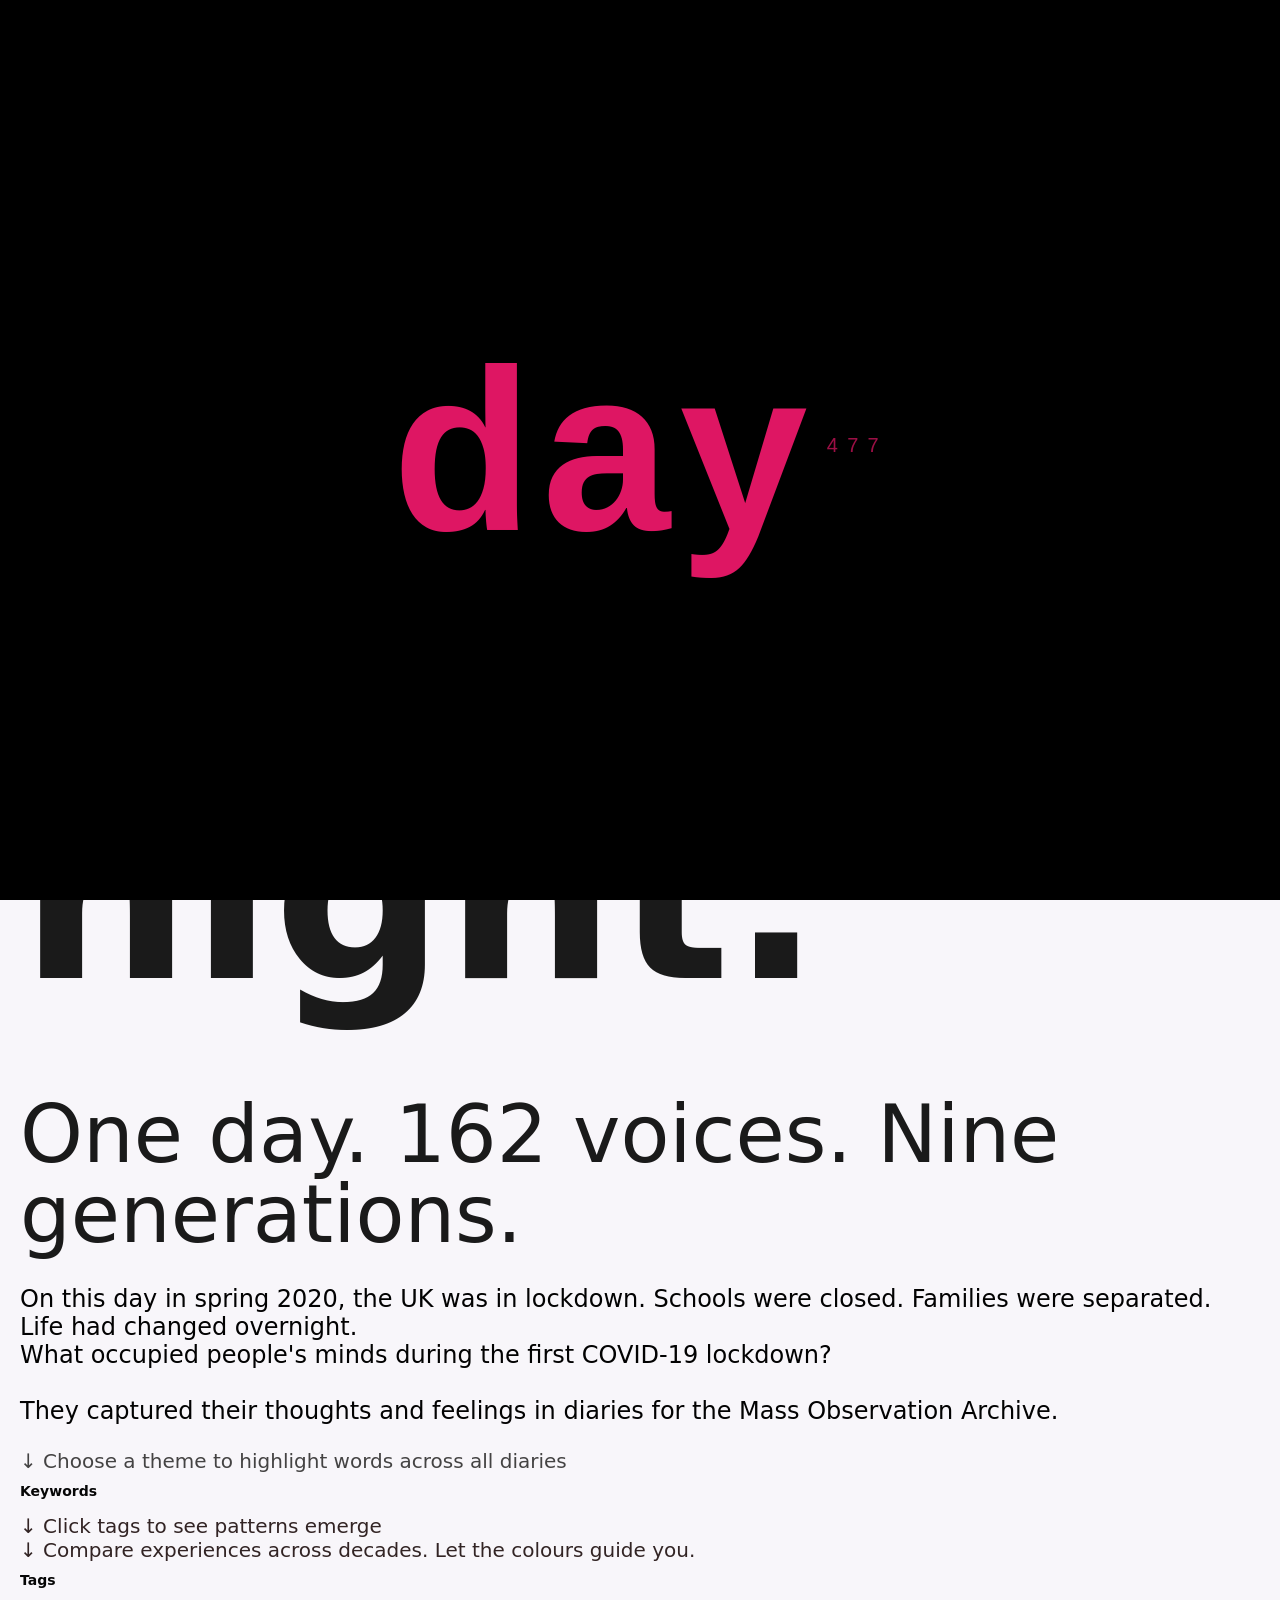
==== index.html @ 1fcb98ce "Add map tooltip, intro splash, UI refinements - Map tooltip: hover over diary location shows UK map " ====
<!DOCTYPE html>
<html lang="de">
<head>
    <meta charset="UTF-8">
    <meta name="viewport"="width=device-width, initial-scale=1.0">
    <title>COVID DIARIES • 12th May 2020</title>
    
    <!-- CSS Stylesheet -->
    <link rel="stylesheet" href="css/styles.css">
    
    <!-- D3.js Library für Animationen -->
    <script src="https://d3js.org/d3.v7.min.js"></script>
    <!-- D3-Cloud für Word Clouds -->
    <script src="https://cdn.jsdelivr.net/npm/d3-cloud@1.2.7/build/d3.layout.cloud.min.js"></script>
</head>
<body>
    <!-- Intro Splash -->
    <div id="intro-splash">
        <div id="splash-word"></div>
        <div id="splash-title"></div>
        <div id="splash-subtitle"></div>
    </div>

    <!-- ═══════════════════════════════════════════════════════════════ -->
    <!-- HEADER CONTAINER                                                -->
    <!-- ═══════════════════════════════════════════════════════════════ -->
    <div id="headerContainer" style="border: 0px; border-style: solid;">      
        <div class="info-bar">
            12th May 2020 |<span id="diaryCount">COUNT</span> diaries | Source: <a href="https://massobs.org.uk/research/covid19/" target="_blank" style="color: inherit; text-decoration: underline;">Mass Observation Archive</a>
        </div>

        <div class="header-title">Everything changed over night.</div>

        <div class ="header-subtitle">
        <br> 
        One day. 162 voices. Nine generations.</div>

        <div style="margin-top: 30px; font-size: 24px;">On this day in spring 2020, the UK was in lockdown. Schools were closed. Families were separated. Life had changed overnight.<br>
        What occupied people's minds during the first COVID-19 lockdown?<br>
        <br>
        They captured their thoughts and feelings in diaries for the Mass Observation Archive.</div>
        </div>
    </div>

     
    <!-- ═══════════════════════════════════════════════════════════════ -->
    <!-- FILTER CONTAINER                                                -->
    <!-- ═══════════════════════════════════════════════════════════════ -->  
    <div id="filterContainer" style="border: 0px; border-style: solid;">
        <!-- Hinweistext Keywords -->
        <div style="padding: 4px 0 8px; font-size: 20px; color: #444343;">
            ↓ Choose a theme to highlight words across all diaries
        </div>

        <!-- Keyword Filters -->
        <div class="controls">
            <span class="filter-label">Keywords</span>
            <div id="keywordButtons"></div>
        </div>


        <!-- Animation Controls (auskommentiert - Sweep läuft jetzt über Tag-Buttons)
        <div class="controls">
            <button onclick="startAnimation()" class="animation-btn">▶️ Animate Tags</button>
            <button onclick="stopAnimation()" class="animation-btn" style="display:none;" id="stopBtn">⏸️ Stop</button>
            <span class="stat" id="animationStatus"></span>
        </div>
        -->

        <!-- Hinweistext -->
        <div style="padding: 4px 0 8px; font-size: 20px; color: #322424;">
            ↓ Click tags to see patterns emerge<br>
            ↓ Compare experiences across decades. Let the colours guide you.<br>
        </div>

        <!-- Tag Filters -->
        <div class="controls">
            <span class="filter-label">Tags</span>
            <div id="tagButtons"></div>
        </div>

        <!-- Cohort Filters (auskommentiert)
        <div class="controls">
            <span class="filter-label">Cohorts</span>
            <div id="cohortButtons"></div>
        </div>
        -->
    </div>
    
    <!-- ═══════════════════════════════════════════════════════════════ -->
    <!-- MAIN CONTENT                                                    -->
    <!-- ═══════════════════════════════════════════════════════════════ -->
    <main id="diaryContainer" class="diary-grid" style="border: 0px; border-style: solid;">
        <!-- Diaries werden hier von JavaScript eingefügt -->
    </main>
    
    <!-- ═══════════════════════════════════════════════════════════════ -->
    <!-- JAVASCRIPT - In dieser Reihenfolge laden!                        -->
    <!-- ═══════════════════════════════════════════════════════════════ -->
    
    <!-- 1. Konfiguration (Farben, Keywords) -->
    <script src="js/config.js"></script>
    
    <!-- 2. Daten laden -->
    <script src="js/data-loader.js"></script>
    
    <!-- 3. Diaries rendern -->
    <script src="js/render-diaries.js"></script>
    
    <!-- 4. Interaktionen (Filter, Zoom) -->
    <script src="js/interactions.js"></script>
    
    <!-- 5. Animation -->
    <script src="js/animate-tags.js"></script>

    <!-- 6. Magnifier -->
    <script src="js/magnifier.js"></script>

    <!-- 7. Keyword Word Cloud (auskommentiert)
    <script src="js/keyword-cloud.js"></script>
    -->

    <!-- 8. Intro Splash -->
    <script src="js/intro-splash.js"></script>

    <!-- 9. Map Tooltip -->
    <script src="js/map-tooltip.js"></script>

    <!-- Keyword Word Cloud Tooltip -->
    <div id="keyword-cloud-tooltip"></div>

    <!-- Magnifier Tooltip -->
    <div id="magnifier">
        <div id="magnifier-meta"></div>
        <div id="magnifier-text"></div>
    </div>

    <!-- Map Tooltip (beim Hovern über Location) -->
    <div id="map-tooltip">
        <div class="map-img-wrap">
            <img src="images/uk-map.png" alt="UK Map">
            <div id="map-dot"></div>
        </div>
        <div id="map-tooltip-label"></div>
    </div>

    <!-- Image Tooltip (beim Hovern über ▣) -->
    <div id="image-tooltip">
        <img id="image-tooltip-img" src="" alt="">
    </div>
</body>
</html>
---- css/styles.css ----
/* ═══════════════════════════════════════════════════════════════════
   STYLES.CSS - Alle Styles für COVID Diaries
   
   STRUKTUR:
   1. Reset & Basics
   2. Header & Controls
   3. Buttons
   4. Diary Grid & Columns
   5. Diary Cards
   6. Extract View
   7. Responsive
   ═══════════════════════════════════════════════════════════════════ */

/* ── Intro Splash ──────────────────────────────────────────────── */
#intro-splash {
    display: none;   /* JS zeigt es – sicher falls JS fehlschlägt */
    position: fixed;
    top: 0; left: 0; right: 0; bottom: 0;
    background: #000;
    z-index: 9999;
    align-items: center;
    justify-content: center;
    pointer-events: none;
    transition: opacity 0.7s ease;
}

#splash-word {
    font-family: 'Roboto', sans-serif;
    font-size: clamp(6rem, 18vw, 16rem);
    font-weight: 700;
    letter-spacing: 0.04em;
    opacity: 0;
    color: #fff;
    transition: opacity 0.35s ease, transform 0.35s ease;
}
#splash-title,
#splash-subtitle {
    position: absolute;
    color: #fff;
    opacity: 0;
    transition: opacity 0.6s ease;
}

#splash-title {
    font-size: 240px;   /* ← gleich wie .header-title */
    font-weight: 550;
    line-height: 1;
}

#splash-subtitle {
    font-size: 80px;    /* ← gleich wie .header-subtitle  */
    font-weight: 300;
    line-height: 1;
}
/* ─────────────────────────────────────────────────────────────── */

/* ═══ 1. RESET & BASICS ═══ */

* {
    margin: 0;
    padding: 0;
    box-sizing: border-box;
}

body {
    margin: 0;
    font-family: roboto, system-ui, -apple-system, BlinkMacSystemFont, sans-serif;
    background-size: 100% auto;
    background-color: #f8f6fa;
    color: #1a202c;
}

.drawing-layer {
    position: fixed;  /* Schwebt über allem */
    top: 0;
    left: 0;
    width: 100%;
    height: 100%;
    pointer-events: none;  /* Klicks gehen durch! */
    z-index: 999;  /* Ganz oben */
}
.header-title {
    font-size: 240px;
    font-weight: 550;
    line-height: 1;
    color: #1a1a1a;
}
.header-subtitle {
    font-size: 80px;
    font-weight: 300;
    line-height: 1;
    color: #1a1a1a;
}

.text-container {
    display: block;
    font-size: 20px;
    margin-top: 40px;
    text-align: left;
    color: #1a1a1a;
    white-space: normal;
    word-wrap: break-word;
}



/* ═══ 2. HEADER & CONTROLS ═══ */

#headerContainer {
    border: 5px;
    border-style: solid;
    margin-bottom: 1em;
    padding-left: 20px;
    padding-right: 5%;
    font-size: 20px;
    /*background-image: url('../images/background.jpg');
    background-size: 100% auto;
    background-position: left top;
    background-size: contain;
    background-repeat: no-repeat;*/
    background-color: #f8f6fa;
    color: #020202;
    min-height: 400px;
}

h1 {
    margin: 0 0 10px 0;
    font-size: 56px;
    color: #2d3748;
    font-weight: 900;
}

.info-bar {/* Text: 12th May 164 diaries Source MOA*/
    display: flex;
    gap: 10px; /*Abstand zwischen Elementen der infobar*/
    align-items: center; /*Vertikale Ausrichtung: Alle Elemente mittig in der Höhe, auch wenn eins höher ist als andere*/
    flex-wrap: wrap; /*Umbruch erlaubt*/
    margin-bottom: 1%;
    margin-top: 15px;
    justify-content: flex-end; /* Schiebt Flex-Items nach rechts */
    text-align: right; /* Text rechtsbündig */
    font-weight: 400;
    font-size: 24px; /* Schriftgröße für 12th May Text */
}

.stat {
    font-size: 14px;
    color: #000000;
    font-weight: 600; /*400=normal, 600=etwas fett, 700=fett*/
}

.controls {/*Jede Zeile mit Buttons (Keywords, Cohorts, Tags)*/
    /*display: flex;*/
    gap: 20px; /*zwischen Element und button*/
    align-items: center;
    /*flex-wrap: wrap;*/
    margin-bottom: 10px; /*10px zur nächsten Controls-Zeile*/
    /*margin-top: -100px;*/
    justify-content: flex-end; /* ← NEU! Buttons nach rechts */
    padding-right: 5%; /* ← NEU! Abstand vom Rand */
}

.filter-label {
    font-size: 14px;
    font-weight: bold;
    color: #060606;
}
#keywordButtons,
#cohortButtons,
#tagButtons {
    display: flex;
    gap: 8px;           /* Abstand zwischen Buttons */
    flex-wrap: wrap;
    align-items: center;
}

#filterContainer {
    padding-left: 20px;

}

/* ═══ 3. BUTTONS ═══ */

button {/*alle anderen buttons, z.B. Zurück zu allen Diaries*/
    background: #ffffff;
    color: white;
    border: none;
    padding: 8px 16px;
    border-radius: 1px; /*wie rund die buttons sind -> je grösser die Zahl, desto runder*/
    cursor: pointer;/*Mauszeiger wird zu Hand, damit man sieht, dass man klicken kann*/
    font-size: 14px;
    font-weight: 600;
    transition: all 0.2s;
    font-family: inherit;
}

button:hover {
    background: #ffffff; /*Farbe, die der Button erhält, wenn man darüberfährt*/
    transform: translateY(-2px); /***Verschiebt nach oben:** 2px hoch, Button "hebt sich"*/
}

/* Filter Buttons = Keywords und Cohorts*/
.filter-btn {
    background: #f9f9f9;/*Farbe des Buttons*/
    color: #1a1a1a;/*Schriftfarbe*/
    border: 0px solid #cbd5e0;/*Rand 0px= kein Rand, auch "none" würde gehen*/
}

.filter-btn:hover {
    border-color: #e2e5eb;
    background: #4a5568;
}

.filter-btn.active { /*Einstellungen wenn ein Filterbutton aktiv ist*/
    background: #2e2f30;
    color: white;
    border-color: #2e2f30;
}

/* Keyword Buttons (überschreibt filter-btn) */
.keyword-btn {
    background: transparent;
    color: #1a1a1a;
}

.keyword-btn:hover {
    background: #888888;
    color: white;
}

.keyword-btn.active {
    background: #1a1a1a;
    color: white;
}

/* Tag Buttons */
.tag-btn {
    background: white;
    color: #718096;
    border: 2px solid #cbd5e0;
    display: inline-flex;
    align-items: center;
    gap: 6px;
}

.tag-btn:hover {
    transform: translateY(-2px);
    box-shadow: 0 1px 0px rgba(0,0,0,0.15);
}

/* Animation Button */
.animation-btn {
    background: #5fab92ff;  /* Grün */
    color: white;
    font-weight: 700;
}

.animation-btn:hover {
    background: #4a8a72;
    transform: scale(1.05);
}

#animationStatus {
    font-size: 12px;
    color: #f6e3d7;
}

/* Back Button */
.back-btn {
    background: #e53e3e;
    margin-bottom: 20px;
}

.back-btn:hover {
    background: #ffffff;
}

/* ═══ 4. DIARY GRID & COLUMNS ═══ */

.diary-grid {
    /*display: flex;
    gap: 7px;
    padding: 7px;
    align-items: flex-start;
    overflow-x: auto;
    max-width: 100%;
    margin: 0 auto;
    transition: transform 0.3s ease;*/
    display: flex;
    flex-direction: row;  /* ← NEU! Untereinander */
    gap: 7px;
    padding: 7px 7px 7px 20px;
    align-items: flex-start;
    overflow-x: auto;
    max-width: 100%;
    margin: 0 auto;
    transition: transform 0.3s ease;
}

/* Dynamische Spaltenbreite */
.diary-grid.few-columns .cohort-column {
    max-width: 800px;
    flex: 1;
}

.diary-grid.many-columns .cohort-column {
    max-width: 400px;
    flex: 1;
}

.cohort-column {
    flex: 1;
    min-width: 150px;
    display: flex;
    flex-direction: column;
    gap: 1px;
}

.cohort-column:not(:first-child) {
    position: relative;
}

.cohort-column:not(:first-child)::before {
    content: '';
    position: absolute;
    left: -4px;
    top: 0;
    bottom: 0;
    border-left: 2px dotted #a0a0a0;
}

.cohort-header {
    position: sticky;
    top: 0;
    background: #f8f6fa;
    padding: 7px 7px 0px 7px;
    margin-bottom: 4px;
    border-radius: 0px 0px 0px 0px; /*Form der Überschrift-Kästchen*/
    font-weight: regular;
    font-size: 12px;
    text-align: left;
    z-index: 10;
    box-shadow: 0 0px 0px rgb(249, 246, 246);
    /* border-bottom: 1px solid; */
}

/* ═══ 5. DIARY CARDS ═══ */

.diary-entry {
    background: #f8f6fa;
    border-radius: 0px;
    padding: 3px 7px;
    box-shadow: 0 0px 0px rgba(0,0,0,0.1);
    border-left: none;
    transition: all 0.3s;
}

.diary-entry:hover {
    box-shadow: 0 0px 0px rgba(0,0,0,0.15);
    transform: translateY(0px);
}

.diary-header {
    display: flex;
    justify-content: space-between;
    align-items: center;
    margin-bottom: 2px;
    padding-bottom: 2px;
    border-bottom: 1px solid #e2e8f0;
}

.diary-id {
    font-size: 8px;
    font-weight: regular;
    color: #363536;
}

.diary-meta {
    font-size: 8px;
    color: #363536;
    font-weight: normal;
}

.diary-text {
    font-size: 8px;
    line-height: 1.2;
    color: #2a0c0c;
}

.diary-text p {
    margin-bottom: 0;
}

/* Highlights */
.tag-highlight {
    padding: 0;
    border-radius: 3px;
    transition: background-color 0.3s ease;
}

.keyword-highlight {
    padding: 0px 2px;
    border-radius: 3px;
    font-weight: bold;
    font-size: 10px; /* Fallback – wird per inline style überschrieben */
    line-height: 1;
    background-color: transparent;
    color: inherit;
}

/* ═══ 6. KEYWORD WORD CLOUD ═══ */

#keyword-cloud-tooltip {
    display: none;
    position: fixed;
    background: white;
    border: 1px solid #e2e8f0;
    border-radius: 4px;
    padding: 8px;
    z-index: 500;
    box-shadow: 0 4px 20px rgba(0,0,0,0.12);
    pointer-events: none;
}

.img-placeholder {
    cursor: crosshair;
    color: #718096;
    font-size: 8px;
}

/* ═══ MAP TOOLTIP ═══ */

#map-tooltip {
    display: none;
    position: fixed;
    background: white;
    border: 1px solid #e2e8f0;
    border-radius: 3px;
    padding: 8px;
    z-index: 1000;
    pointer-events: none;
    box-shadow: 0 4px 20px rgba(0,0,0,0.12);
}

#map-tooltip .map-img-wrap {
    position: relative;
}

#map-dot {
    position: absolute;
    width: 10px;
    height: 10px;
    background: rgb(222, 22, 99);
    border: 2px solid white;
    border-radius: 50%;
    transform: translate(-50%, -50%);
    pointer-events: none;
    box-shadow: 0 0 4px rgba(0,0,0,0.4);
}

#map-tooltip-label {
    font-size: 11px;
    color: #718096;
    margin-top: 5px;
    text-align: center;
}

.diary-meta[data-location] {
    cursor: crosshair;
}

#image-tooltip {
    display: none;
    position: fixed;
    background: white;
    border: 1px solid #e2e8f0;
    border-radius: 3px;
    padding: 8px;
    z-index: 1000;
    pointer-events: none;
    box-shadow: 0 4px 20px rgba(0,0,0,0.12);
}

#image-tooltip img {
    max-width: 320px;
    max-height: 320px;
    display: block;
}

/* ═══ 7. MAGNIFIER ═══ */

#magnifier {
    display: none;
    position: fixed;
    background: white;
    border: 1px solid #e2e8f0;
    border-radius: 3px;
    padding: 12px 16px;
    max-width: 380px;
    z-index: 1000;
    pointer-events: none;
    box-shadow: 0 4px 20px rgba(0,0,0,0.12);
}

#magnifier-meta {
    font-size: 11px;
    color: #718096;
    font-weight: 600;
    margin-bottom: 8px;
    letter-spacing: 0.03em;
}

#magnifier-text {
    font-size: 14px;
    line-height: 1.7;
    color: #2d3748;
}

/* ═══ 7. EXTRACT VIEW ═══ */

.extract-container {
    max-width: 1200px;
    margin: 0 auto;
    padding: 20px;
}

.extract-tag-section {
    margin-bottom: 40px;
    background: white;
    border-radius: 0px;
    padding: 20px;
    box-shadow: 0 0px 0px rgba(0,0,0,0.1);
}

.extract-tag-header {
    font-size: 20px;
    font-weight: bold;
    margin-bottom: 15px;
    padding-bottom: 10px;
    border-bottom: 0px solid;
}

.extract-passage {
    margin-bottom: 25px;
    padding: 15px;
    background: #f9fafb;
    border-radius: 0px;
    border-left: 0px solid;
}

.extract-meta {
    font-size: 12px;
    color: #718096;
    margin-bottom: 10px;
    font-weight: 600;
}

.extract-text {
    font-size: 15px;
    line-height: 1.6;
    color: #2d3748;
}

/* ═══ 7. RESPONSIVE ═══ 

@media (max-width: 768px) {
    h1 {
        font-size: 32px;
    }
    
    .diary-grid {
        flex-direction: column;
    }
    
    .cohort-column {
        min-width: 100%;
    }
    
    .controls {
        flex-direction: column;
        align-items: flex-start;
    }
}*/
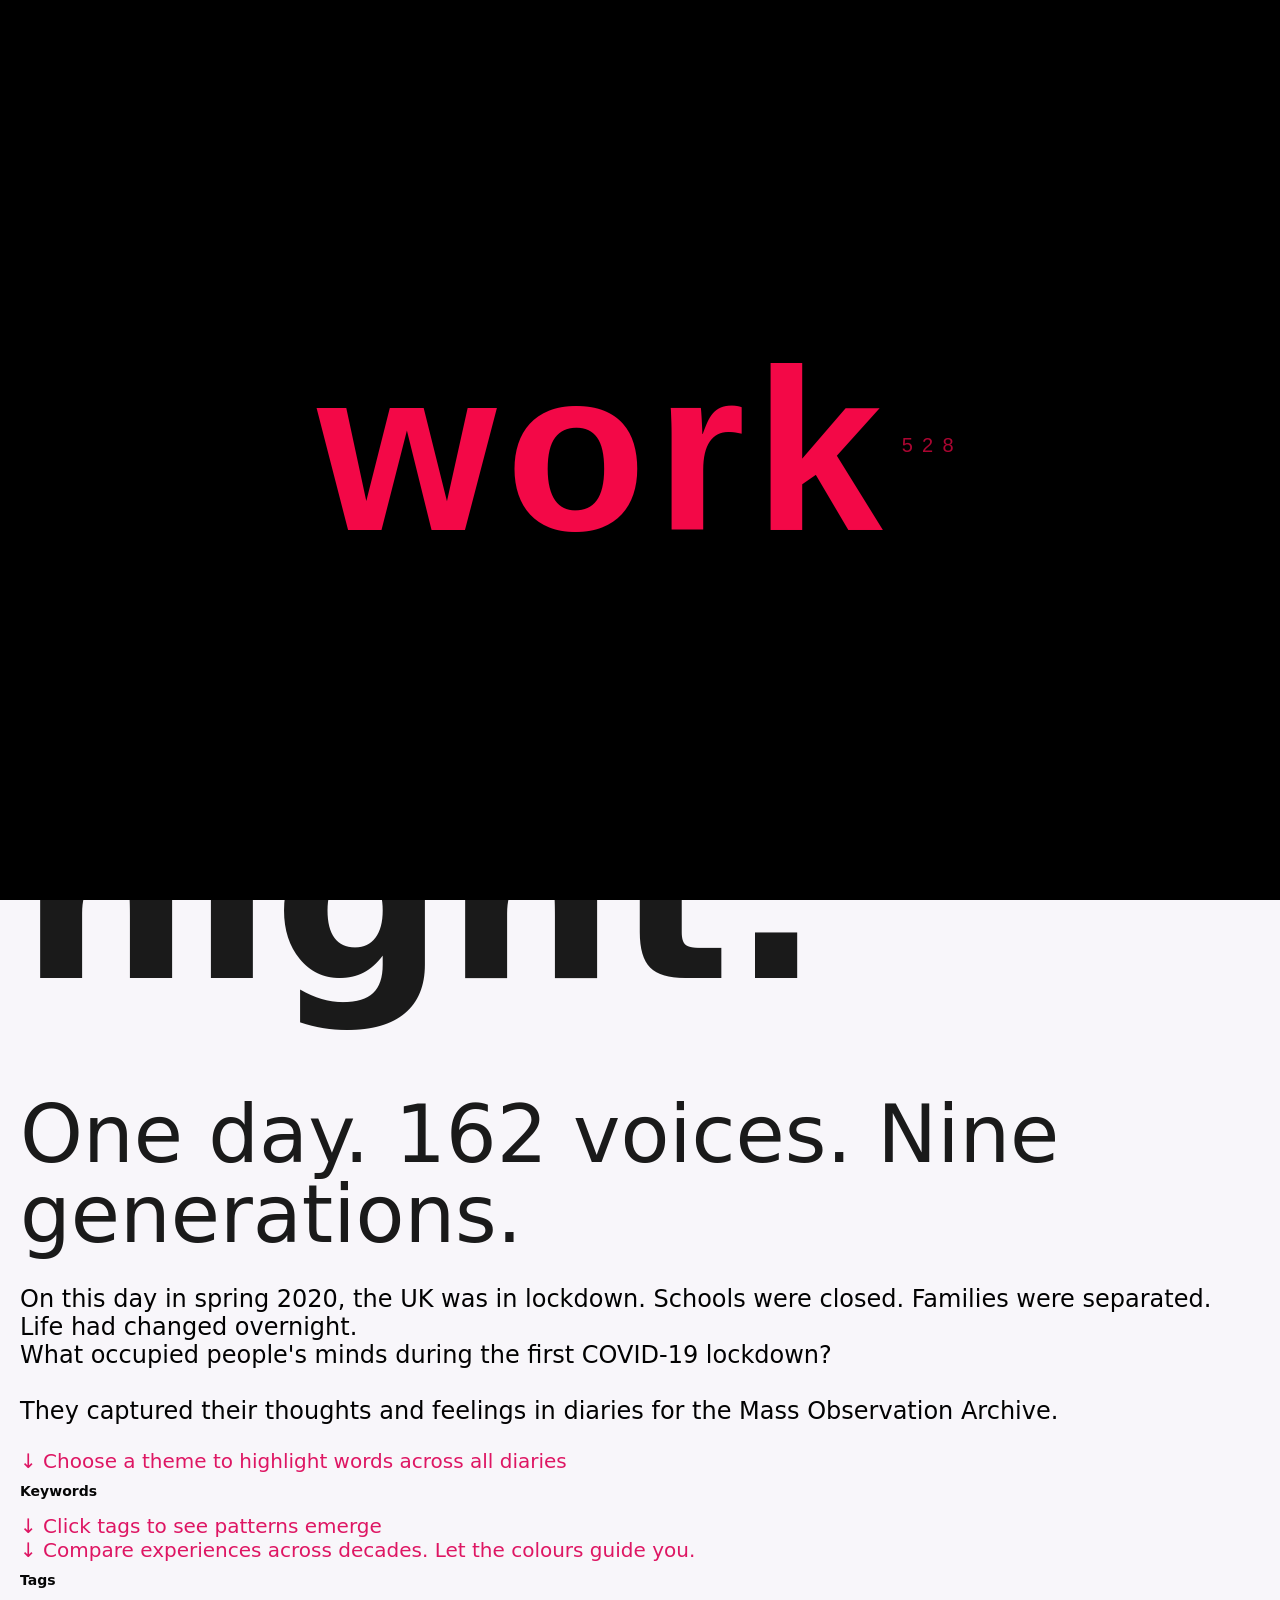
==== commit a11a52b4: "Refactor: move all inline styles to CSS - Remove debug border styles from headerContainer, filterCon" ====
--- a/index.html
+++ b/index.html
@@ -24,31 +24,30 @@
     <!-- ═══════════════════════════════════════════════════════════════ -->
     <!-- HEADER CONTAINER                                                -->
     <!-- ═══════════════════════════════════════════════════════════════ -->
-    <div id="headerContainer" style="border: 0px; border-style: solid;">      
+    <div id="headerContainer">
         <div class="info-bar">
-            12th May 2020 |<span id="diaryCount">COUNT</span> diaries | Source: <a href="https://massobs.org.uk/research/covid19/" target="_blank" style="color: inherit; text-decoration: underline;">Mass Observation Archive</a>
+            12th May 2020 |<span id="diaryCount">COUNT</span> diaries | Source: <a href="https://massobs.org.uk/research/covid19/" target="_blank" class="info-bar-link">Mass Observation Archive</a>
         </div>
 
         <div class="header-title">Everything changed over night.</div>
 
-        <div class ="header-subtitle">
-        <br> 
+        <div class="header-subtitle">
+        <br>
         One day. 162 voices. Nine generations.</div>
 
-        <div style="margin-top: 30px; font-size: 24px;">On this day in spring 2020, the UK was in lockdown. Schools were closed. Families were separated. Life had changed overnight.<br>
+        <div class="header-body">On this day in spring 2020, the UK was in lockdown. Schools were closed. Families were separated. Life had changed overnight.<br>
         What occupied people's minds during the first COVID-19 lockdown?<br>
         <br>
         They captured their thoughts and feelings in diaries for the Mass Observation Archive.</div>
-        </div>
     </div>
 
      
     <!-- ═══════════════════════════════════════════════════════════════ -->
     <!-- FILTER CONTAINER                                                -->
     <!-- ═══════════════════════════════════════════════════════════════ -->  
-    <div id="filterContainer" style="border: 0px; border-style: solid;">
+    <div id="filterContainer">
         <!-- Hinweistext Keywords -->
-        <div style="padding: 4px 0 8px; font-size: 20px; color: #444343;">
+        <div class="filter-hint">
             ↓ Choose a theme to highlight words across all diaries
         </div>
 
@@ -68,7 +67,7 @@
         -->
 
         <!-- Hinweistext -->
-        <div style="padding: 4px 0 8px; font-size: 20px; color: #322424;">
+        <div class="filter-hint">
             ↓ Click tags to see patterns emerge<br>
             ↓ Compare experiences across decades. Let the colours guide you.<br>
         </div>
@@ -90,7 +89,7 @@
     <!-- ═══════════════════════════════════════════════════════════════ -->
     <!-- MAIN CONTENT                                                    -->
     <!-- ═══════════════════════════════════════════════════════════════ -->
-    <main id="diaryContainer" class="diary-grid" style="border: 0px; border-style: solid;">
+    <main id="diaryContainer" class="diary-grid">
         <!-- Diaries werden hier von JavaScript eingefügt -->
     </main>
     
--- a/css/styles.css
+++ b/css/styles.css
@@ -107,8 +107,6 @@
 /* ═══ 2. HEADER & CONTROLS ═══ */
 
 #headerContainer {
-    border: 5px;
-    border-style: solid;
     margin-bottom: 1em;
     padding-left: 20px;
     padding-right: 5%;
@@ -176,7 +174,22 @@
 
 #filterContainer {
     padding-left: 20px;
-
+}
+
+.header-body {
+    margin-top: 30px;
+    font-size: 24px;
+}
+
+.filter-hint {
+    padding: 4px 0 8px;
+    font-size: 20px;
+    color: rgb(222, 22, 99);
+}
+
+.info-bar a.info-bar-link {
+    color: inherit;
+    text-decoration: underline;
 }
 
 /* ═══ 3. BUTTONS ═══ */
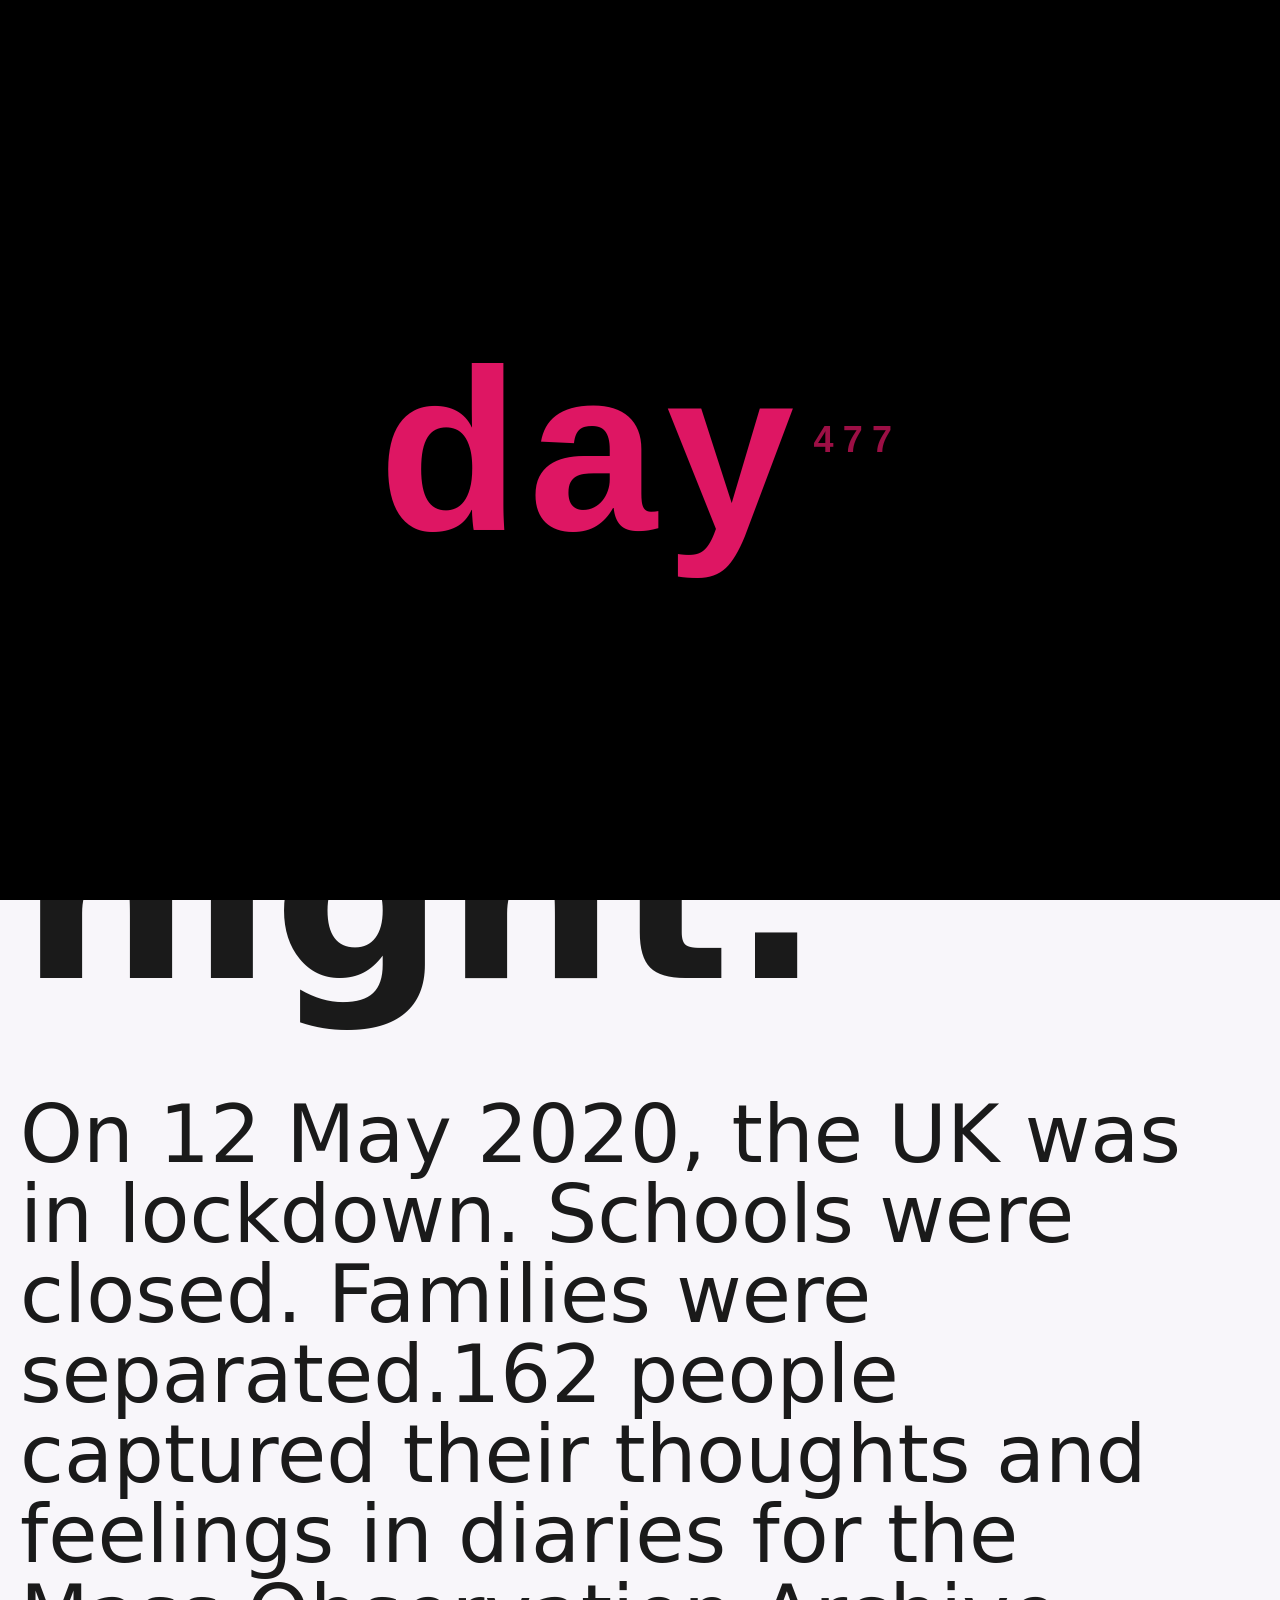
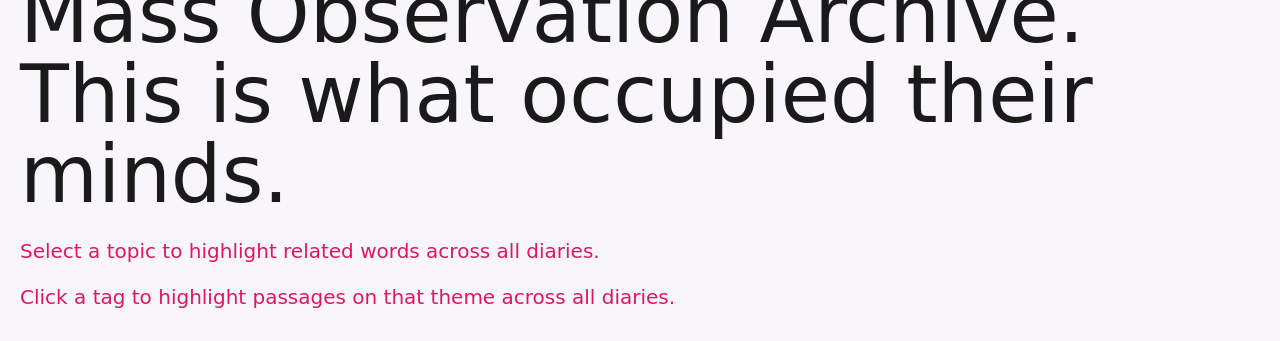
==== commit 79af7a60: "UI: button cleanup, keyword reorder, tag clear button, cohort labels - Keyword buttons: black inacti" ====
--- a/index.html
+++ b/index.html
@@ -1,18 +1,20 @@
 <!DOCTYPE html>
 <html lang="de">
+
 <head>
     <meta charset="UTF-8">
     <meta name="viewport"="width=device-width, initial-scale=1.0">
     <title>COVID DIARIES • 12th May 2020</title>
-    
+
     <!-- CSS Stylesheet -->
     <link rel="stylesheet" href="css/styles.css">
-    
+
     <!-- D3.js Library für Animationen -->
     <script src="https://d3js.org/d3.v7.min.js"></script>
     <!-- D3-Cloud für Word Clouds -->
     <script src="https://cdn.jsdelivr.net/npm/d3-cloud@1.2.7/build/d3.layout.cloud.min.js"></script>
 </head>
+
 <body>
     <!-- Intro Splash -->
     <div id="intro-splash">
@@ -26,34 +28,32 @@
     <!-- ═══════════════════════════════════════════════════════════════ -->
     <div id="headerContainer">
         <div class="info-bar">
-            12th May 2020 |<span id="diaryCount">COUNT</span> diaries | Source: <a href="https://massobs.org.uk/research/covid19/" target="_blank" class="info-bar-link">Mass Observation Archive</a>
+            12th May 2020 |<span id="diaryCount">COUNT</span> diaries | Source: <a
+                href="https://massobs.org.uk/research/covid19/" target="_blank" class="info-bar-link">Mass Observation
+                Archive</a>
         </div>
 
         <div class="header-title">Everything changed over night.</div>
 
         <div class="header-subtitle">
-        <br>
-        One day. 162 voices. Nine generations.</div>
-
-        <div class="header-body">On this day in spring 2020, the UK was in lockdown. Schools were closed. Families were separated. Life had changed overnight.<br>
-        What occupied people's minds during the first COVID-19 lockdown?<br>
-        <br>
-        They captured their thoughts and feelings in diaries for the Mass Observation Archive.</div>
+            <br>
+            On 12 May 2020, the UK was in lockdown. Schools were closed. Families were separated.162 people captured
+            their thoughts and feelings in diaries for the Mass Observation Archive. This is what occupied their minds.
+        </div>
     </div>
 
-     
+
     <!-- ═══════════════════════════════════════════════════════════════ -->
     <!-- FILTER CONTAINER                                                -->
-    <!-- ═══════════════════════════════════════════════════════════════ -->  
+    <!-- ═══════════════════════════════════════════════════════════════ -->
     <div id="filterContainer">
         <!-- Hinweistext Keywords -->
         <div class="filter-hint">
-            ↓ Choose a theme to highlight words across all diaries
+            Select a topic to highlight related words across all diaries.
         </div>
 
         <!-- Keyword Filters -->
         <div class="controls">
-            <span class="filter-label">Keywords</span>
             <div id="keywordButtons"></div>
         </div>
 
@@ -68,47 +68,39 @@
 
         <!-- Hinweistext -->
         <div class="filter-hint">
-            ↓ Click tags to see patterns emerge<br>
-            ↓ Compare experiences across decades. Let the colours guide you.<br>
+           Click a tag to highlight passages on that theme across all diaries.
         </div>
 
         <!-- Tag Filters -->
         <div class="controls">
-            <span class="filter-label">Tags</span>
             <div id="tagButtons"></div>
         </div>
 
-        <!-- Cohort Filters (auskommentiert)
-        <div class="controls">
-            <span class="filter-label">Cohorts</span>
-            <div id="cohortButtons"></div>
-        </div>
-        -->
     </div>
-    
+
     <!-- ═══════════════════════════════════════════════════════════════ -->
     <!-- MAIN CONTENT                                                    -->
     <!-- ═══════════════════════════════════════════════════════════════ -->
     <main id="diaryContainer" class="diary-grid">
         <!-- Diaries werden hier von JavaScript eingefügt -->
     </main>
-    
+
     <!-- ═══════════════════════════════════════════════════════════════ -->
     <!-- JAVASCRIPT - In dieser Reihenfolge laden!                        -->
     <!-- ═══════════════════════════════════════════════════════════════ -->
-    
+
     <!-- 1. Konfiguration (Farben, Keywords) -->
     <script src="js/config.js"></script>
-    
+
     <!-- 2. Daten laden -->
     <script src="js/data-loader.js"></script>
-    
+
     <!-- 3. Diaries rendern -->
     <script src="js/render-diaries.js"></script>
-    
+
     <!-- 4. Interaktionen (Filter, Zoom) -->
     <script src="js/interactions.js"></script>
-    
+
     <!-- 5. Animation -->
     <script src="js/animate-tags.js"></script>
 
@@ -148,4 +140,5 @@
         <img id="image-tooltip-img" src="" alt="">
     </div>
 </body>
-</html>
+
+</html>
--- a/css/styles.css
+++ b/css/styles.css
@@ -1,16 +1,3 @@
-/* ═══════════════════════════════════════════════════════════════════
-   STYLES.CSS - Alle Styles für COVID Diaries
-   
-   STRUKTUR:
-   1. Reset & Basics
-   2. Header & Controls
-   3. Buttons
-   4. Diary Grid & Columns
-   5. Diary Cards
-   6. Extract View
-   7. Responsive
-   ═══════════════════════════════════════════════════════════════════ */
-
 /* ── Intro Splash ──────────────────────────────────────────────── */
 #intro-splash {
     display: none;   /* JS zeigt es – sicher falls JS fehlschlägt */
@@ -232,8 +219,8 @@
 
 /* Keyword Buttons (überschreibt filter-btn) */
 .keyword-btn {
-    background: transparent;
-    color: #1a1a1a;
+    background: #1a1a1a;
+    color: white;
 }
 
 .keyword-btn:hover {
@@ -242,8 +229,14 @@
 }
 
 .keyword-btn.active {
-    background: #1a1a1a;
+    background: #888888;
     color: white;
+}
+
+.keyword-btn-clear {
+    background: white;
+    color: #1a1a1a;
+    box-shadow: 0 1px 4px rgba(0,0,0,0.18);
 }
 
 /* Tag Buttons */
@@ -278,15 +271,6 @@
     color: #f6e3d7;
 }
 
-/* Back Button */
-.back-btn {
-    background: #e53e3e;
-    margin-bottom: 20px;
-}
-
-.back-btn:hover {
-    background: #ffffff;
-}
 
 /* ═══ 4. DIARY GRID & COLUMNS ═══ */
 
@@ -395,7 +379,7 @@
 }
 
 .diary-text {
-    font-size: 8px;
+    font-size: 3px;
     line-height: 1.2;
     color: #2a0c0c;
 }
@@ -529,50 +513,6 @@
     color: #2d3748;
 }
 
-/* ═══ 7. EXTRACT VIEW ═══ */
-
-.extract-container {
-    max-width: 1200px;
-    margin: 0 auto;
-    padding: 20px;
-}
-
-.extract-tag-section {
-    margin-bottom: 40px;
-    background: white;
-    border-radius: 0px;
-    padding: 20px;
-    box-shadow: 0 0px 0px rgba(0,0,0,0.1);
-}
-
-.extract-tag-header {
-    font-size: 20px;
-    font-weight: bold;
-    margin-bottom: 15px;
-    padding-bottom: 10px;
-    border-bottom: 0px solid;
-}
-
-.extract-passage {
-    margin-bottom: 25px;
-    padding: 15px;
-    background: #f9fafb;
-    border-radius: 0px;
-    border-left: 0px solid;
-}
-
-.extract-meta {
-    font-size: 12px;
-    color: #718096;
-    margin-bottom: 10px;
-    font-weight: 600;
-}
-
-.extract-text {
-    font-size: 15px;
-    line-height: 1.6;
-    color: #2d3748;
-}
 
 /* ═══ 7. RESPONSIVE ═══ 
 
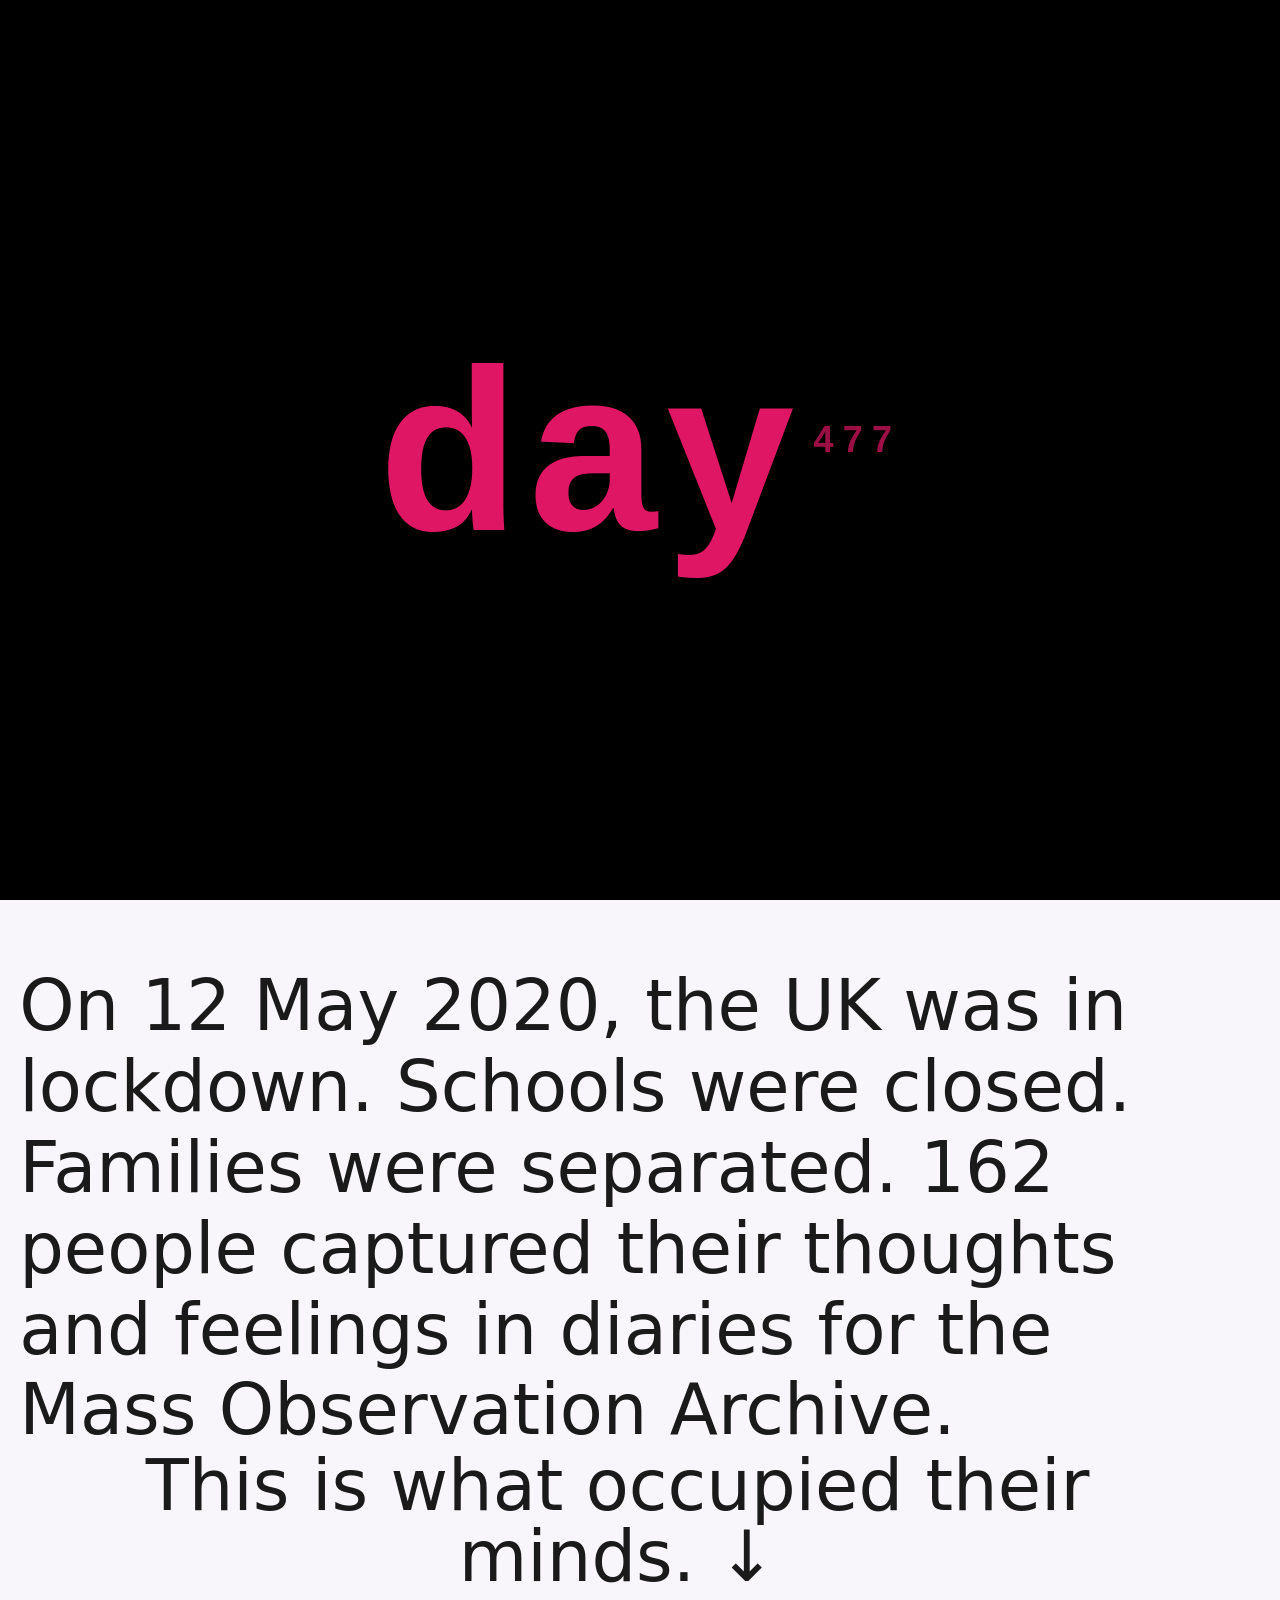
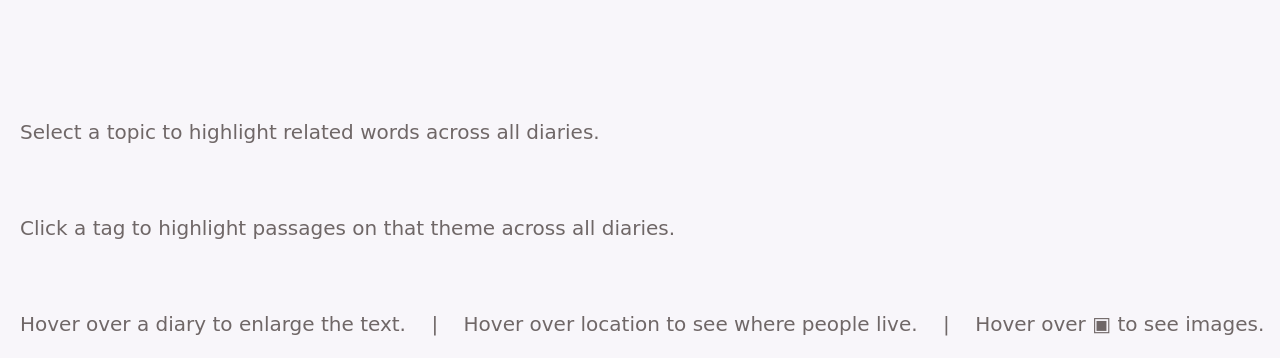
==== commit 9d6bc856: "UI: scroll-hero header, responsive fonts, button/hint cleanup - Header fills 100vh with smooth scrol" ====
--- a/index.html
+++ b/index.html
@@ -37,9 +37,11 @@
 
         <div class="header-subtitle">
             <br>
-            On 12 May 2020, the UK was in lockdown. Schools were closed. Families were separated.162 people captured
-            their thoughts and feelings in diaries for the Mass Observation Archive. This is what occupied their minds.
+            On 12 May 2020, the UK was in lockdown. Schools were closed. Families were separated. 162 people captured
+            their thoughts and feelings in diaries for the Mass Observation Archive.
         </div>
+
+        <a href="#filterContainer" class="scroll-link">This is what occupied their minds. ↓</a>
     </div>
 
 
@@ -81,6 +83,10 @@
     <!-- ═══════════════════════════════════════════════════════════════ -->
     <!-- MAIN CONTENT                                                    -->
     <!-- ═══════════════════════════════════════════════════════════════ -->
+    <div class="filter-hint" style="padding-left: 20px;">
+        Hover over a diary to enlarge the text. &nbsp;&nbsp; | &nbsp;&nbsp; Hover over location to see where people live. &nbsp;&nbsp; | &nbsp;&nbsp; Hover over ▣ to see images.
+    </div>
+
     <main id="diaryContainer" class="diary-grid">
         <!-- Diaries werden hier von JavaScript eingefügt -->
     </main>
--- a/css/styles.css
+++ b/css/styles.css
@@ -49,6 +49,10 @@
     box-sizing: border-box;
 }
 
+html {
+    scroll-behavior: smooth;
+}
+
 body {
     margin: 0;
     font-family: roboto, system-ui, -apple-system, BlinkMacSystemFont, sans-serif;
@@ -67,15 +71,15 @@
     z-index: 999;  /* Ganz oben */
 }
 .header-title {
-    font-size: 240px;
+    font-size: clamp(48px, 16vw, 240px);
     font-weight: 550;
     line-height: 1;
     color: #1a1a1a;
 }
 .header-subtitle {
-    font-size: 80px;
+    font-size: clamp(18px, 5.5vw, 80px);
     font-weight: 300;
-    line-height: 1;
+    line-height: 1.15;
     color: #1a1a1a;
 }
 
@@ -94,18 +98,32 @@
 /* ═══ 2. HEADER & CONTROLS ═══ */
 
 #headerContainer {
-    margin-bottom: 1em;
-    padding-left: 20px;
+    padding-left: clamp(12px, 1.5vw, 20px);
     padding-right: 5%;
+    padding-bottom: clamp(30px, 5vw, 80px);
+    padding-top: clamp(8px, 1vw, 15px);
     font-size: 20px;
-    /*background-image: url('../images/background.jpg');
-    background-size: 100% auto;
-    background-position: left top;
-    background-size: contain;
-    background-repeat: no-repeat;*/
     background-color: #f8f6fa;
     color: #020202;
-    min-height: 400px;
+    min-height: 100vh;
+    display: flex;
+    flex-direction: column;
+}
+
+.scroll-link {
+    display: block;
+    font-size: clamp(18px, 5.5vw, 80px);
+    font-weight: 300;
+    line-height: 1;
+    color: #1a1a1a;
+    text-decoration: none;
+    margin-top: auto;
+    text-align: center;
+    transition: opacity 0.2s;
+}
+
+.scroll-link:hover {
+    opacity: 0.5;
 }
 
 h1 {
@@ -121,7 +139,7 @@
     align-items: center; /*Vertikale Ausrichtung: Alle Elemente mittig in der Höhe, auch wenn eins höher ist als andere*/
     flex-wrap: wrap; /*Umbruch erlaubt*/
     margin-bottom: 1%;
-    margin-top: 15px;
+    margin-top: clamp(6px, 1vw, 15px);
     justify-content: flex-end; /* Schiebt Flex-Items nach rechts */
     text-align: right; /* Text rechtsbündig */
     font-weight: 400;
@@ -139,7 +157,7 @@
     gap: 20px; /*zwischen Element und button*/
     align-items: center;
     /*flex-wrap: wrap;*/
-    margin-bottom: 10px; /*10px zur nächsten Controls-Zeile*/
+    margin-bottom: 60px; /*Abstand zur nächsten Controls-Zeile*/
     /*margin-top: -100px;*/
     justify-content: flex-end; /* ← NEU! Buttons nach rechts */
     padding-right: 5%; /* ← NEU! Abstand vom Rand */
@@ -161,6 +179,7 @@
 
 #filterContainer {
     padding-left: 20px;
+    padding-top: 60px;
 }
 
 .header-body {
@@ -171,8 +190,9 @@
 .filter-hint {
     padding: 4px 0 8px;
     font-size: 20px;
-    color: rgb(222, 22, 99);
-}
+    color: #6f6767;
+}
+
 
 .info-bar a.info-bar-link {
     color: inherit;
@@ -369,19 +389,19 @@
 .diary-id {
     font-size: 8px;
     font-weight: regular;
-    color: #363536;
+    color: #171717;
 }
 
 .diary-meta {
     font-size: 8px;
-    color: #363536;
+    color: #171717;
     font-weight: normal;
 }
 
 .diary-text {
-    font-size: 3px;
+    font-size: 6px;
     line-height: 1.2;
-    color: #2a0c0c;
+    color: #111111;
 }
 
 .diary-text p {
@@ -445,10 +465,9 @@
 
 #map-dot {
     position: absolute;
-    width: 10px;
-    height: 10px;
-    background: rgb(222, 22, 99);
-    border: 2px solid white;
+    width: 15px;
+    height: 15px;
+    background:#c4222d;
     border-radius: 50%;
     transform: translate(-50%, -50%);
     pointer-events: none;
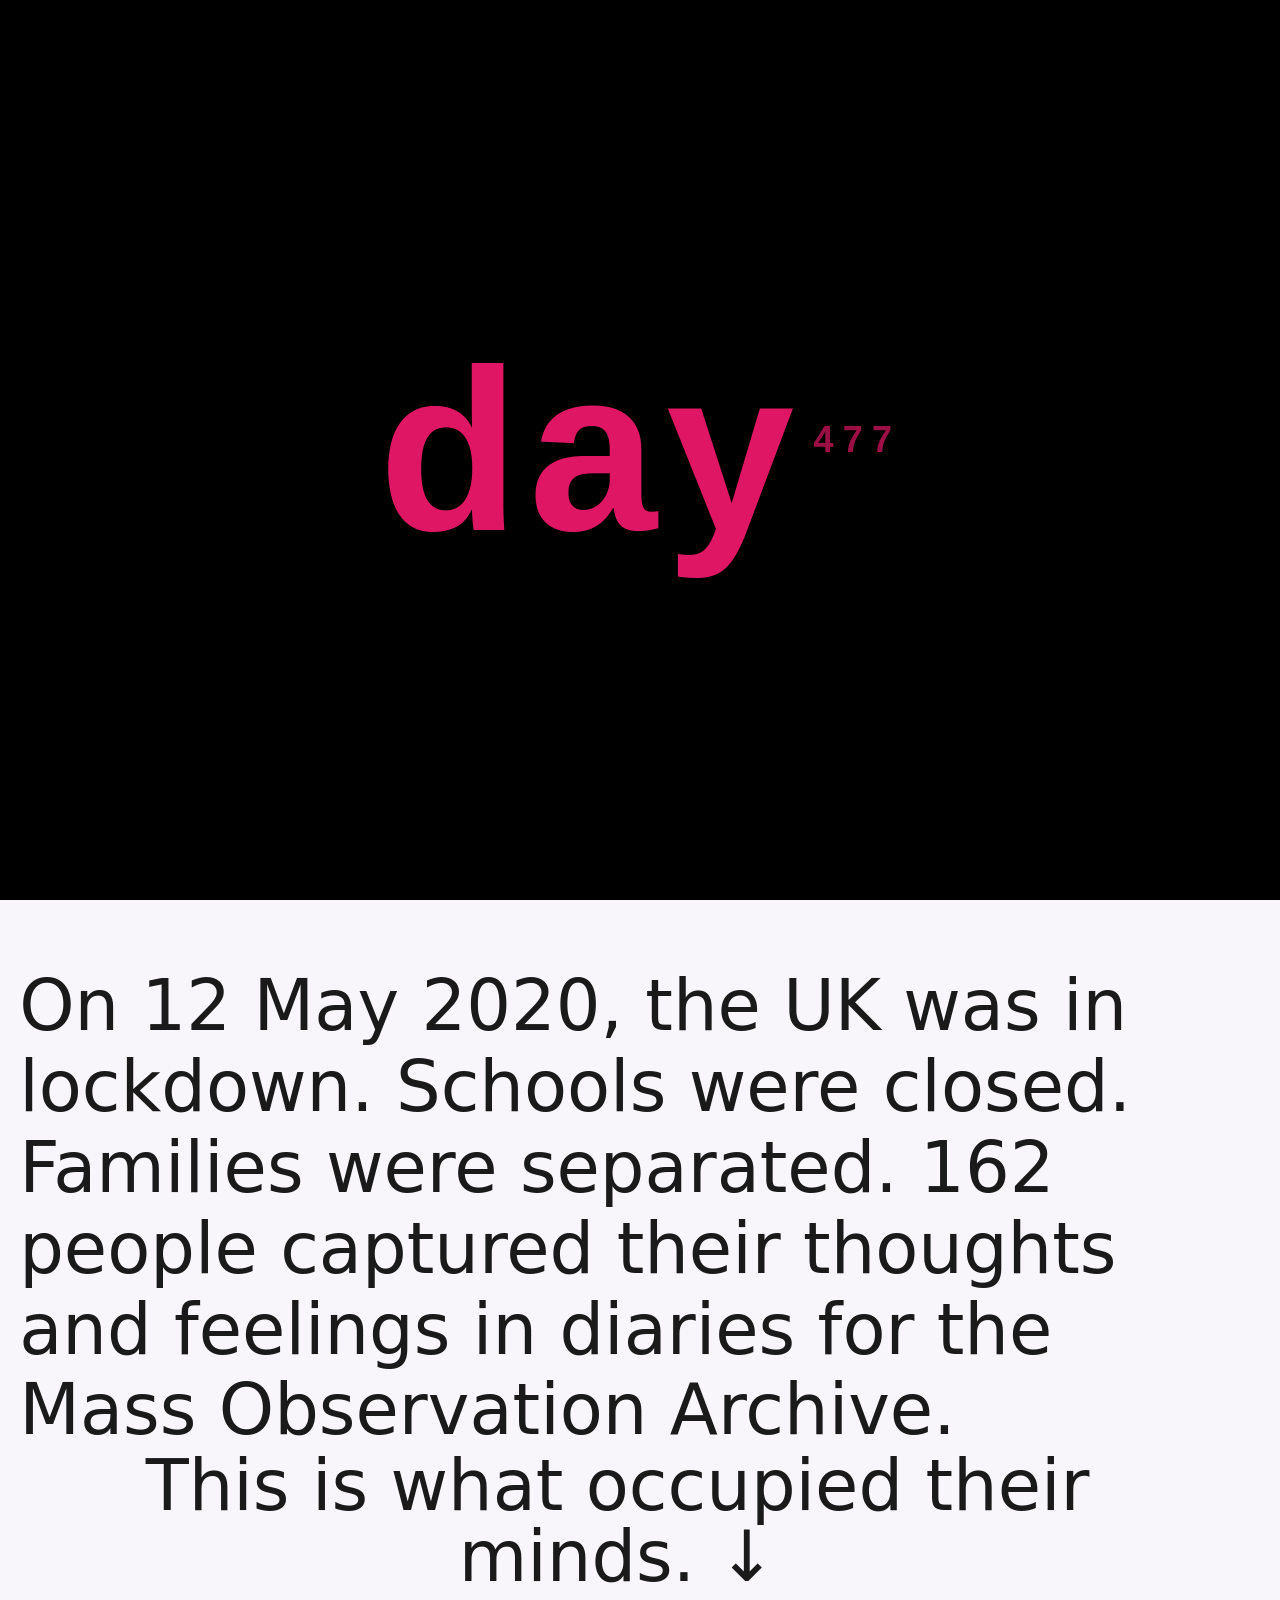
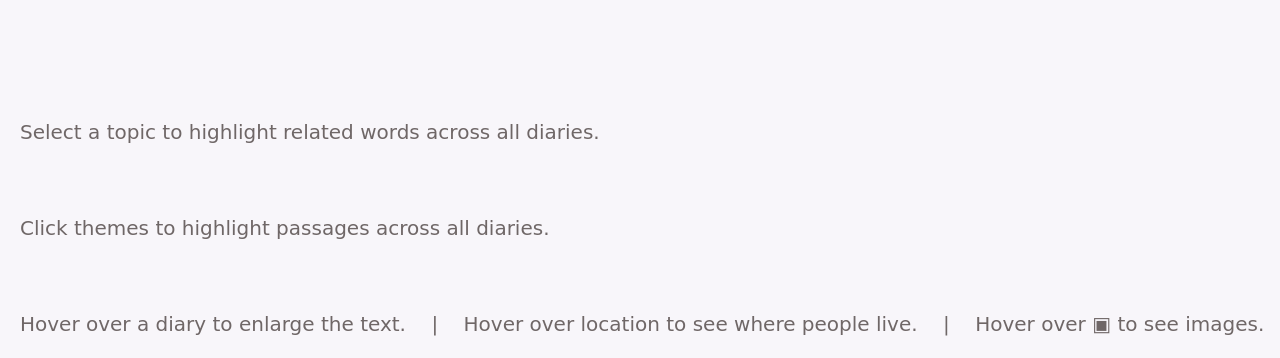
==== commit 7f202ae6: "Cleanup: remove all commented-out dead code - Remove responsive @media block (replaced by clamp()) -" ====
--- a/index.html
+++ b/index.html
@@ -60,17 +60,9 @@
         </div>
 
 
-        <!-- Animation Controls (auskommentiert - Sweep läuft jetzt über Tag-Buttons)
-        <div class="controls">
-            <button onclick="startAnimation()" class="animation-btn">▶️ Animate Tags</button>
-            <button onclick="stopAnimation()" class="animation-btn" style="display:none;" id="stopBtn">⏸️ Stop</button>
-            <span class="stat" id="animationStatus"></span>
-        </div>
-        -->
-
         <!-- Hinweistext -->
         <div class="filter-hint">
-           Click a tag to highlight passages on that theme across all diaries.
+           Click themes to highlight passages across all diaries.
         </div>
 
         <!-- Tag Filters -->
--- a/css/styles.css
+++ b/css/styles.css
@@ -274,37 +274,13 @@
     box-shadow: 0 1px 0px rgba(0,0,0,0.15);
 }
 
-/* Animation Button */
-.animation-btn {
-    background: #5fab92ff;  /* Grün */
-    color: white;
-    font-weight: 700;
-}
-
-.animation-btn:hover {
-    background: #4a8a72;
-    transform: scale(1.05);
-}
-
-#animationStatus {
-    font-size: 12px;
-    color: #f6e3d7;
-}
 
 
 /* ═══ 4. DIARY GRID & COLUMNS ═══ */
 
 .diary-grid {
-    /*display: flex;
-    gap: 7px;
-    padding: 7px;
-    align-items: flex-start;
-    overflow-x: auto;
-    max-width: 100%;
-    margin: 0 auto;
-    transition: transform 0.3s ease;*/
     display: flex;
-    flex-direction: row;  /* ← NEU! Untereinander */
+    flex-direction: row;
     gap: 7px;
     padding: 7px 7px 7px 20px;
     align-items: flex-start;
@@ -533,23 +509,3 @@
 }
 
 
-/* ═══ 7. RESPONSIVE ═══ 
-
-@media (max-width: 768px) {
-    h1 {
-        font-size: 32px;
-    }
-    
-    .diary-grid {
-        flex-direction: column;
-    }
-    
-    .cohort-column {
-        min-width: 100%;
-    }
-    
-    .controls {
-        flex-direction: column;
-        align-items: flex-start;
-    }
-}*/
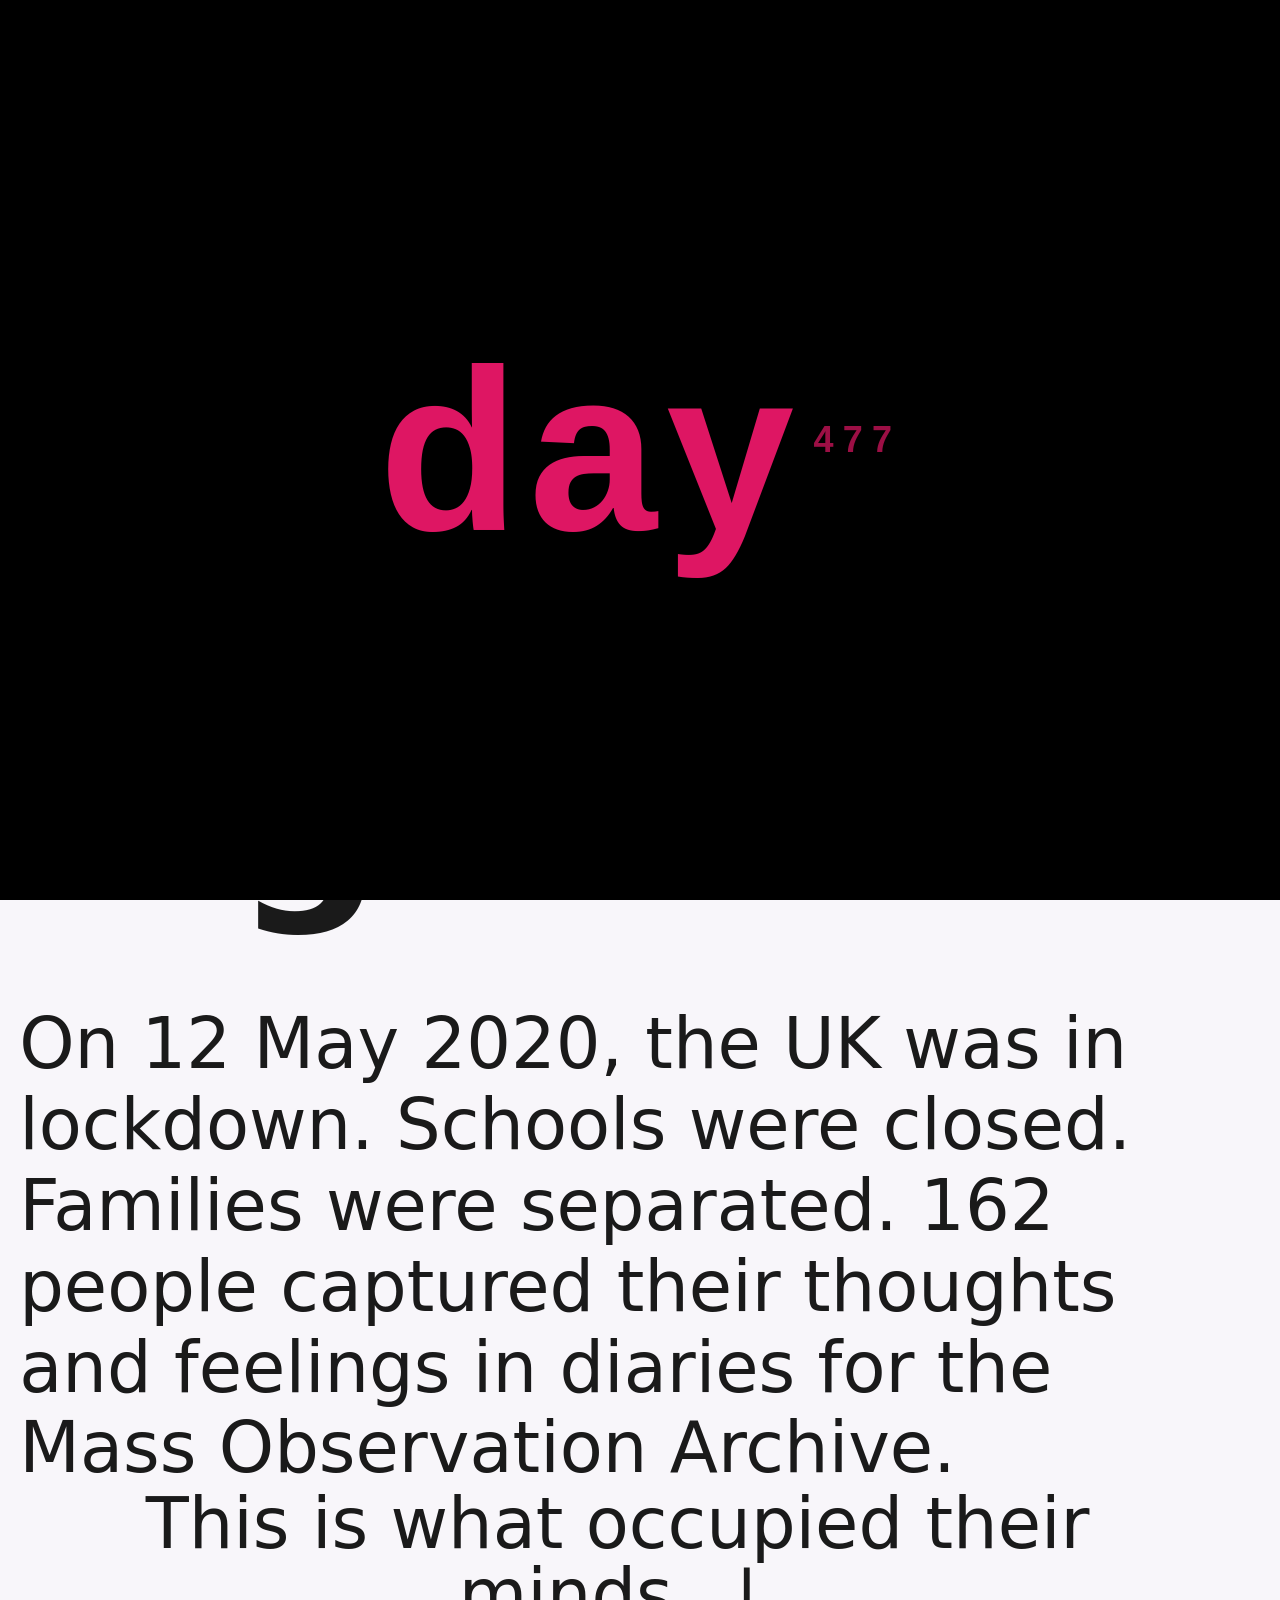
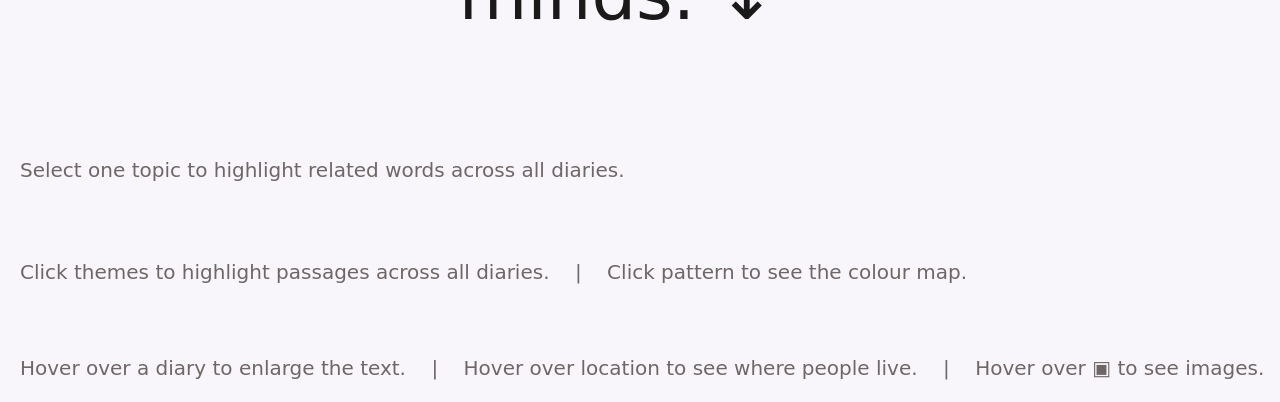
==== commit 32dd156a: "Add pattern mode, word counts, and UI polish - Pattern button: activates all tags + hides text to sh" ====
--- a/index.html
+++ b/index.html
@@ -28,9 +28,8 @@
     <!-- ═══════════════════════════════════════════════════════════════ -->
     <div id="headerContainer">
         <div class="info-bar">
-            12th May 2020 |<span id="diaryCount">COUNT</span> diaries | Source: <a
-                href="https://massobs.org.uk/research/covid19/" target="_blank" class="info-bar-link">Mass Observation
-                Archive</a>
+            12th May 2020 |<span id="diaryCount">COUNT</span> diaries <a href="https://massobs.org.uk/research/covid19/"
+                target="_blank" class="info-bar-link">Mass-Observation Archive, University of Sussex. Used under CC BY-NC 4.0.</a>
         </div>
 
         <div class="header-title">Everything changed over night.</div>
@@ -51,18 +50,18 @@
     <div id="filterContainer">
         <!-- Hinweistext Keywords -->
         <div class="filter-hint">
-            Select a topic to highlight related words across all diaries.
+            Select one topic to highlight related words across all diaries.
         </div>
 
         <!-- Keyword Filters -->
-        <div class="controls">
+        <div class="controls" style="margin-bottom: 0;">
             <div id="keywordButtons"></div>
         </div>
-
+        <div id="keyword-counts"></div>
 
         <!-- Hinweistext -->
         <div class="filter-hint">
-           Click themes to highlight passages across all diaries.
+            Click themes to highlight passages across all diaries. &nbsp;&nbsp; | &nbsp;&nbsp; Click pattern to see the colour map.
         </div>
 
         <!-- Tag Filters -->
@@ -76,7 +75,8 @@
     <!-- MAIN CONTENT                                                    -->
     <!-- ═══════════════════════════════════════════════════════════════ -->
     <div class="filter-hint" style="padding-left: 20px;">
-        Hover over a diary to enlarge the text. &nbsp;&nbsp; | &nbsp;&nbsp; Hover over location to see where people live. &nbsp;&nbsp; | &nbsp;&nbsp; Hover over ▣ to see images.
+        Hover over a diary to enlarge the text. &nbsp;&nbsp; | &nbsp;&nbsp; Hover over location to see where people
+        live. &nbsp;&nbsp; | &nbsp;&nbsp; Hover over ▣ to see images.
     </div>
 
     <main id="diaryContainer" class="diary-grid">
--- a/css/styles.css
+++ b/css/styles.css
@@ -190,6 +190,18 @@
 .filter-hint {
     padding: 4px 0 8px;
     font-size: 20px;
+    color: #6f6767;
+}
+
+#keyword-counts {
+    padding: 6px 0 60px;
+    font-size: 13px;
+    color: transparent;
+    letter-spacing: 0.02em;
+    transition: color 0.2s;
+}
+
+#keyword-counts.active {
     color: #6f6767;
 }
 
@@ -421,6 +433,11 @@
     font-size: 8px;
 }
 
+/* Pattern Mode */
+body.pattern-mode .diary-text {
+    color: transparent;
+}
+
 /* ═══ MAP TOOLTIP ═══ */
 
 #map-tooltip {
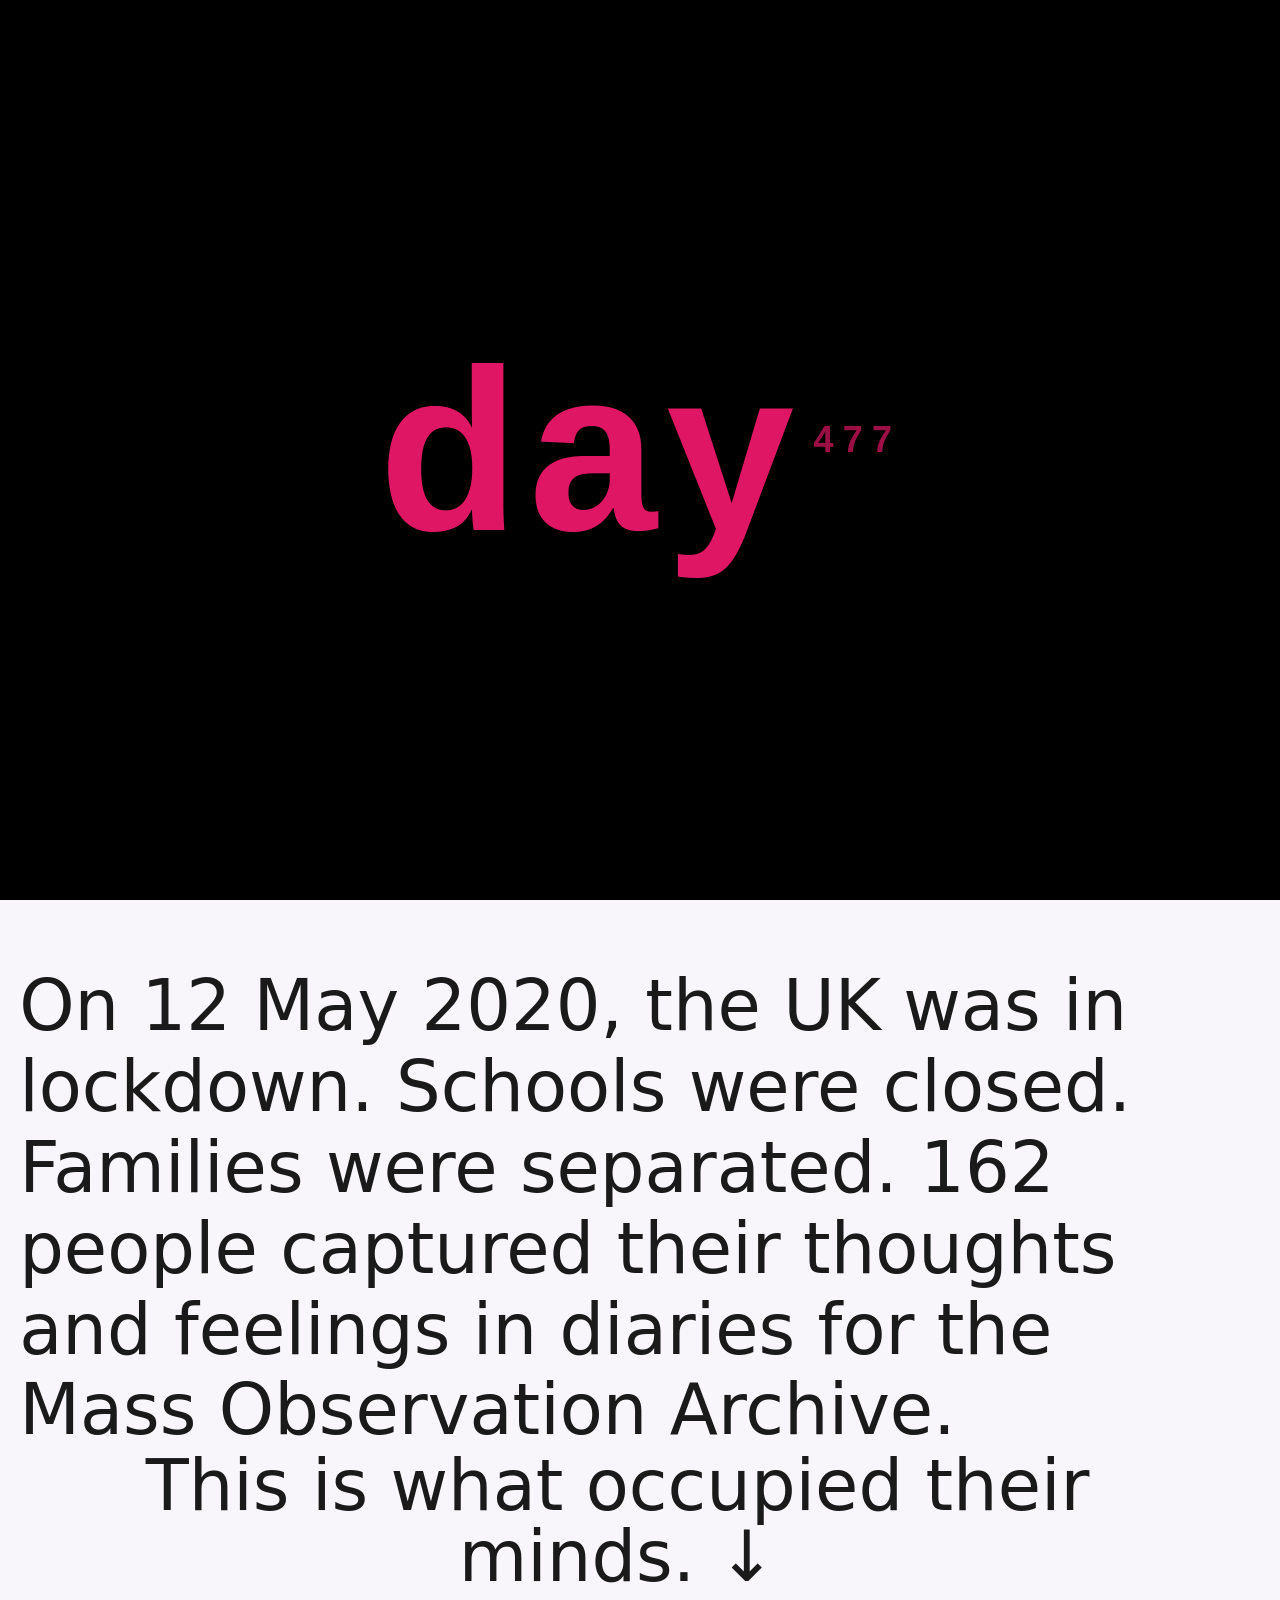
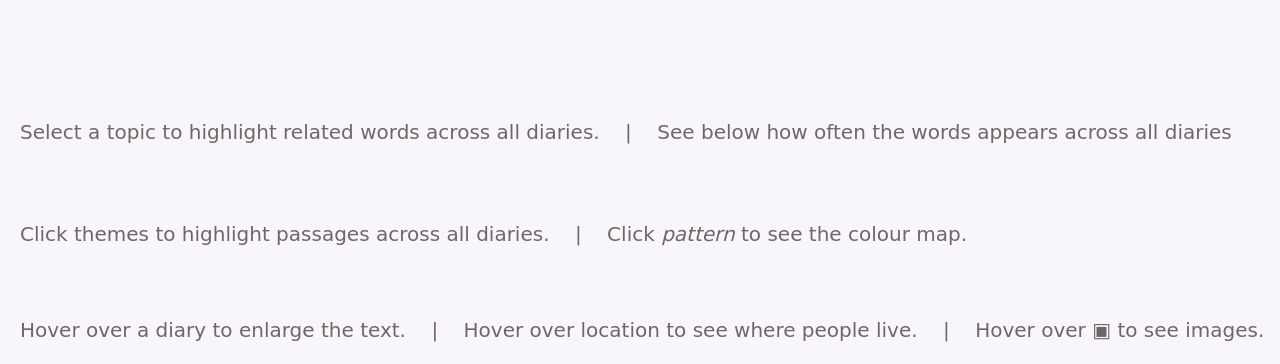
==== commit 0ee9abfc: "Add About page and project documentation - New about.html with full project documentation (EN) - "Ab" ====
--- a/index.html
+++ b/index.html
@@ -28,7 +28,8 @@
     <!-- ═══════════════════════════════════════════════════════════════ -->
     <div id="headerContainer">
         <div class="info-bar">
-            12th May 2020 |<span id="diaryCount">COUNT</span> diaries <a href="https://massobs.org.uk/research/covid19/"
+            <a href="about.html" class="info-bar-link">About this project</a> |
+            <a href="https://massobs.org.uk/research/covid19/"
                 target="_blank" class="info-bar-link">Mass-Observation Archive, University of Sussex. Used under CC BY-NC 4.0.</a>
         </div>
 
@@ -50,7 +51,7 @@
     <div id="filterContainer">
         <!-- Hinweistext Keywords -->
         <div class="filter-hint">
-            Select one topic to highlight related words across all diaries.
+            Select a topic to highlight related words across all diaries. &nbsp;&nbsp; | &nbsp;&nbsp; See below how often the words appears across all diaries
         </div>
 
         <!-- Keyword Filters -->
@@ -61,7 +62,7 @@
 
         <!-- Hinweistext -->
         <div class="filter-hint">
-            Click themes to highlight passages across all diaries. &nbsp;&nbsp; | &nbsp;&nbsp; Click pattern to see the colour map.
+            Click themes to highlight passages across all diaries. &nbsp;&nbsp; | &nbsp;&nbsp; Click <em>pattern</em> to see the colour map.
         </div>
 
         <!-- Tag Filters -->
